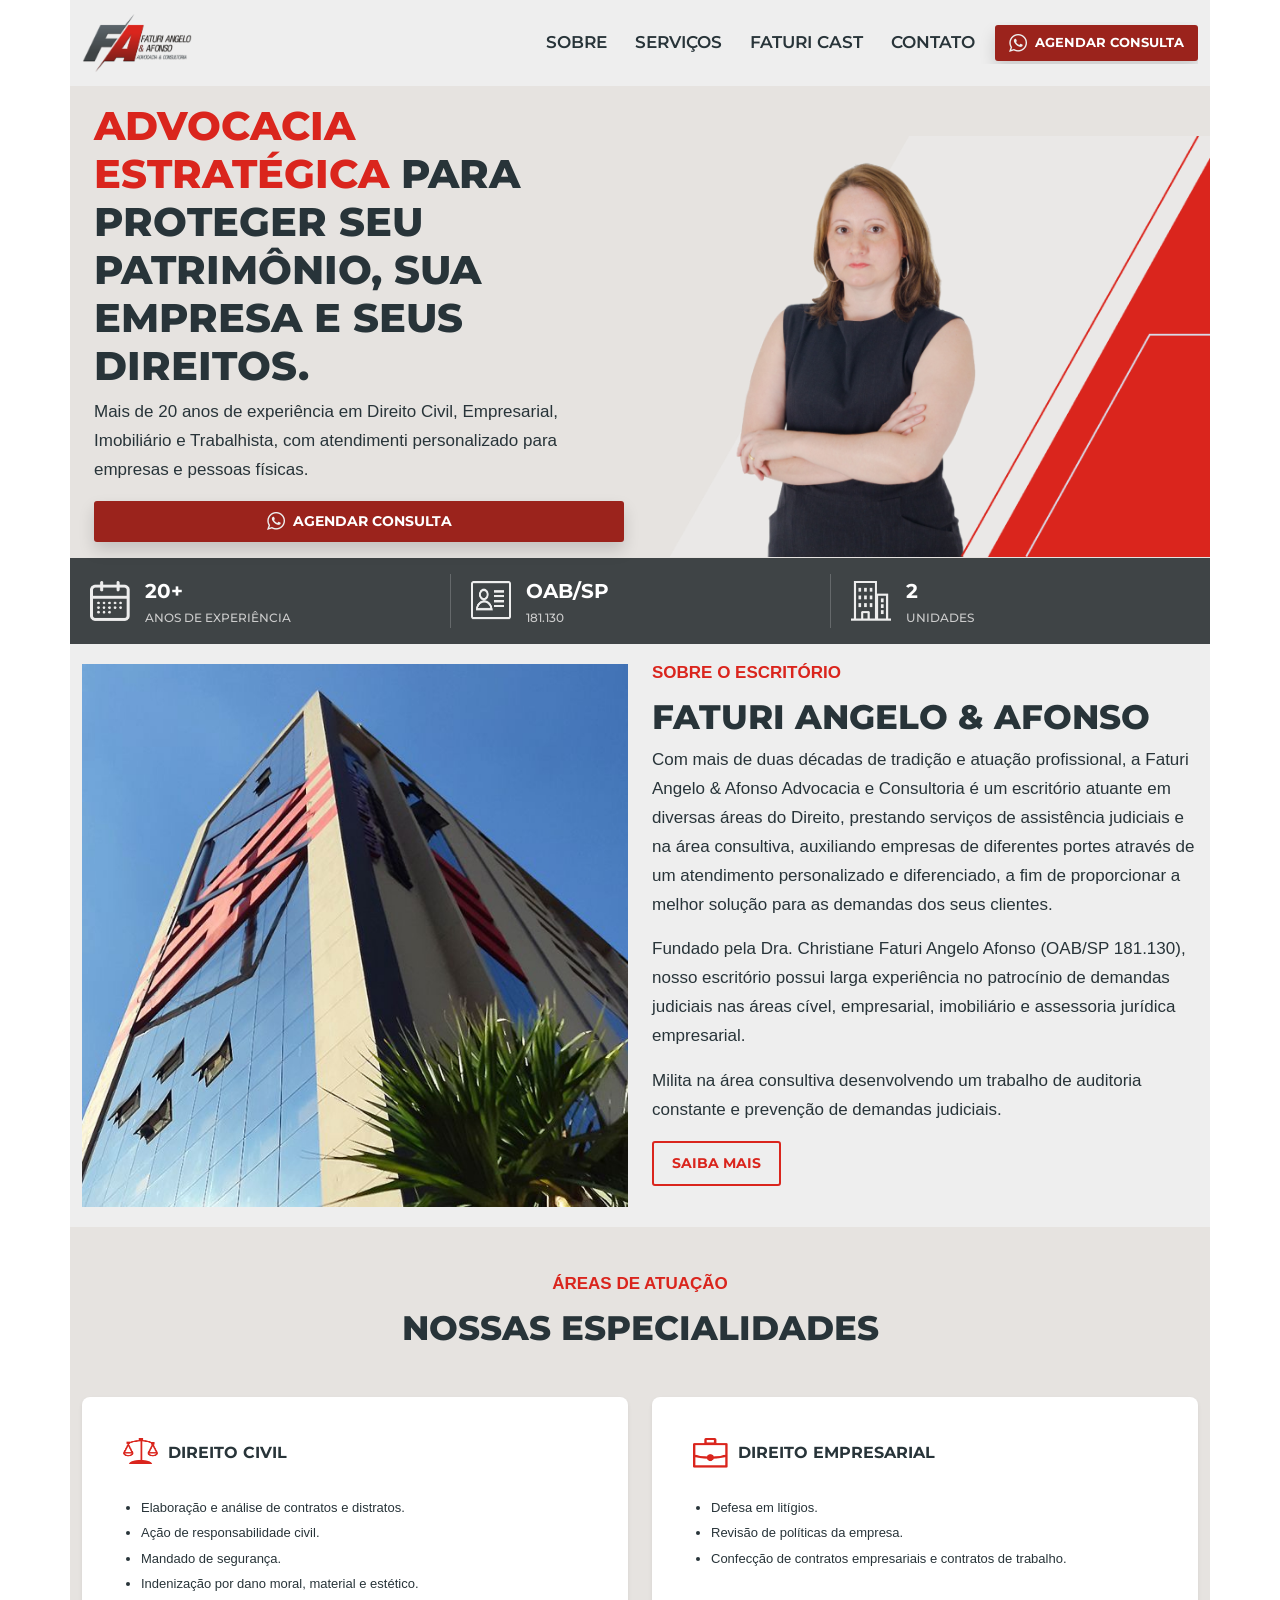
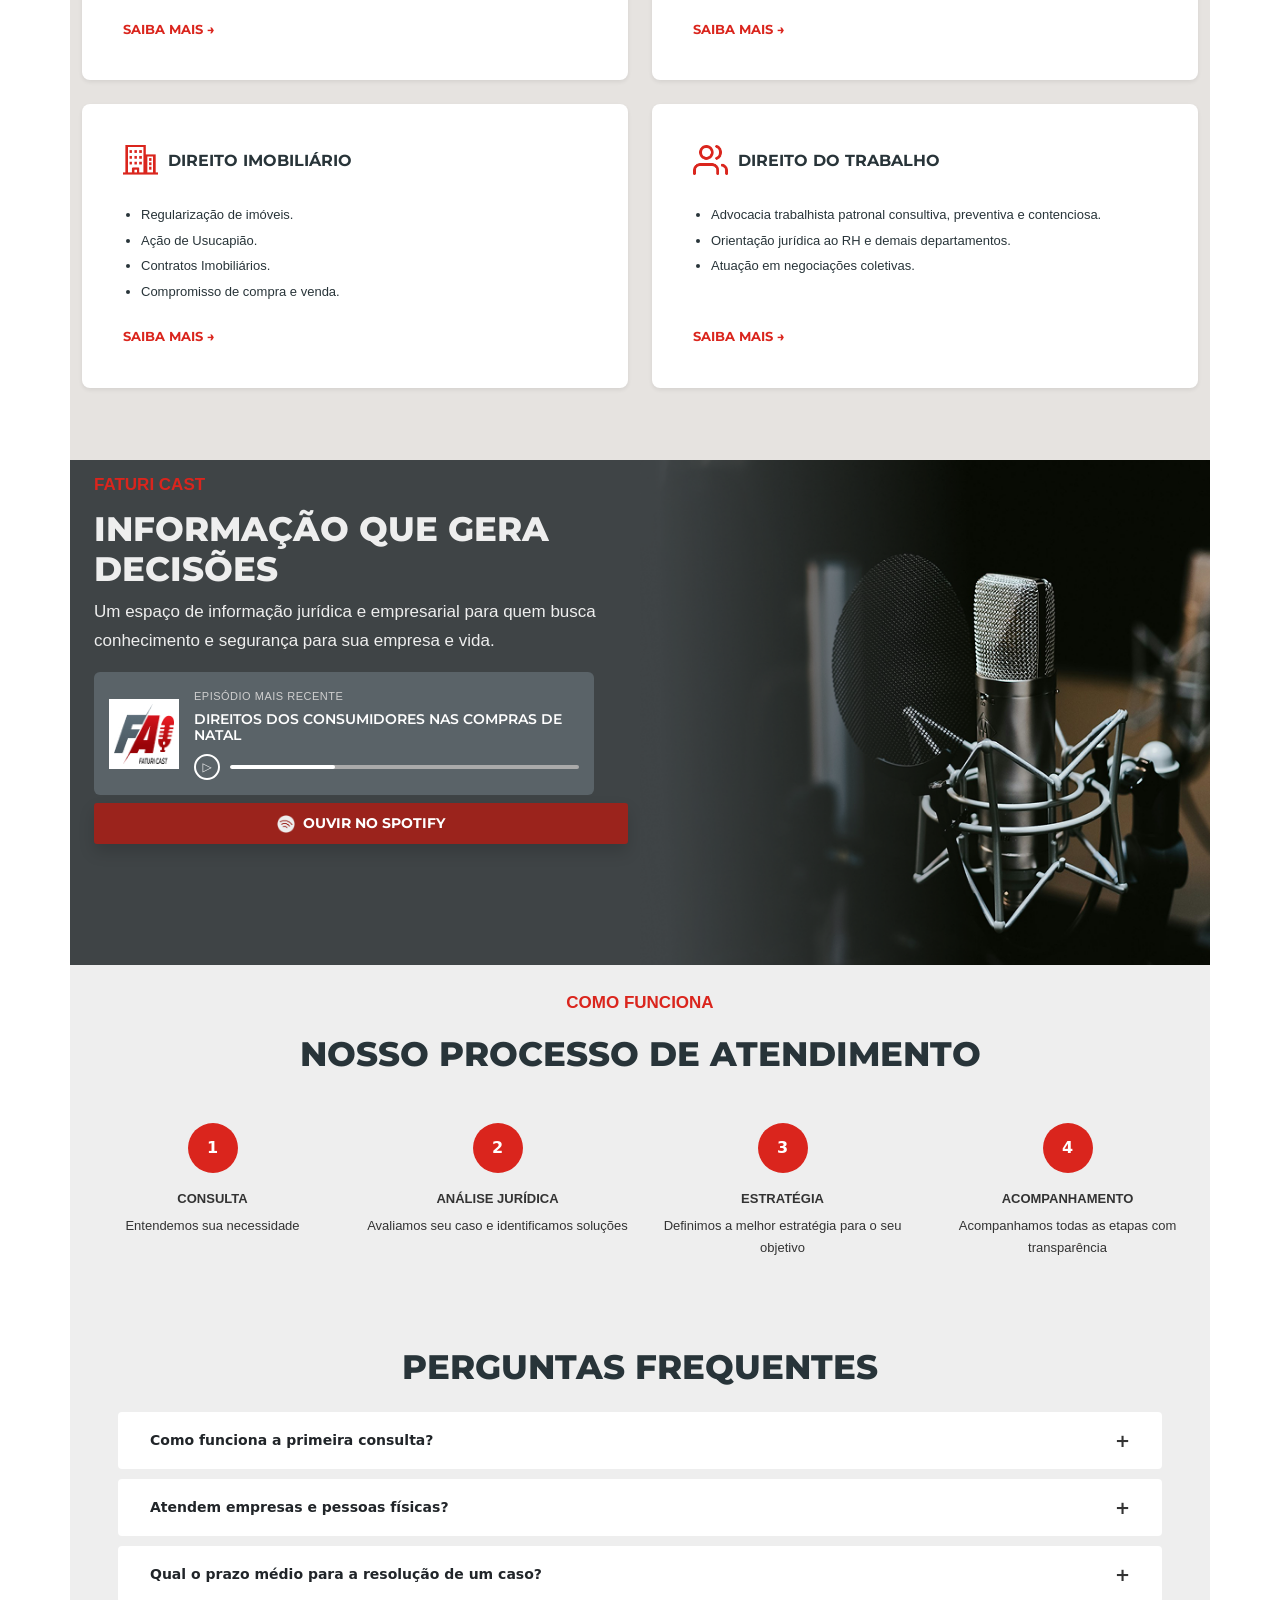
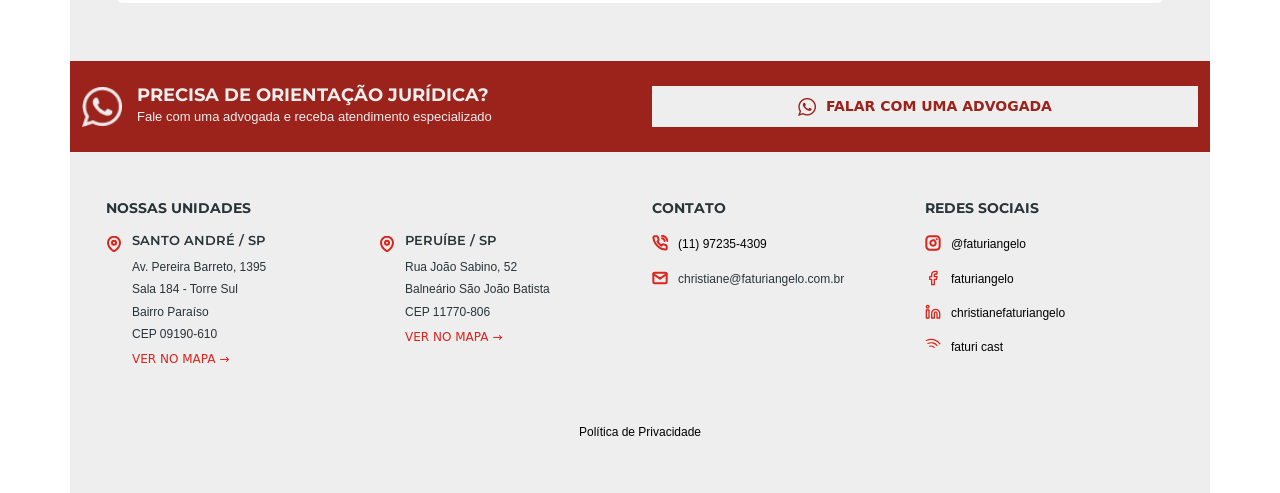
==== index.html @ 89c340c4 "Add files via upload" ====
<!DOCTYPE html>
<html lang="pt-br">

<head>
    <meta charset="UTF-8">
    <meta name="viewport" content="width=device-width, initial-scale=1.0">
    <title>Faturi Angelo & Afonso Advocacia | Advocacia Estratégica</title>

    <meta name="author" content="Christiane Faturi Angelo - Advocacia Estratégica">
    <meta name="keywords"
        content="advogada em Santo André, advocacia estratégica, direito civil, direito empresarial, direito imobiliário, direito trabalhista, advogada em Peruíbe, consultoria jurídica empresarial, proteção patrimonial, assessoria jurídica">
    <meta name="description"
        content="Advocacia estratégica com mais de 20 anos de experiência em Direito Civil, Empresarial, Imobiliário e Trabalhista. Atendimento personalizado para empresas e pessoas físicas em Santo André e Peruíbe.">
    <link rel="icon" type="image/x-icon" href="imagens/favicon.jpg">

    <!-- Latest compiled and minified CSS -->
    <link href="https://cdn.jsdelivr.net/npm/bootstrap@5.3.3/dist/css/bootstrap.min.css" rel="stylesheet">

    <!-- Latest compiled JavaScript -->
    <script src="https://cdn.jsdelivr.net/npm/bootstrap@5.3.3/dist/js/bootstrap.bundle.min.js" defer></script>

    <link rel="preconnect" href="https://fonts.googleapis.com">
    <link rel="preconnect" href="https://fonts.gstatic.com" crossorigin>
    <link href="https://fonts.googleapis.com/css2?family=Montserrat:ital,wght@0,100..900;1,100..900&display=swap"
        rel="stylesheet">

    <link rel="stylesheet" href="css/estilo.css">
</head>

<body>

    <main class="container">

        <!-- header -->
        <header class="row">
            <nav class="navbar navbar-expand-sm col-12">
                <div class="container">
                    <a class="navbar-brand" href="#sobre"><img class="w-25" src="imagens/matriz_png.png" alt="Logo"></a>
                    <button class="navbar-toggler" type="button" data-bs-toggle="collapse"
                        data-bs-target="#collapsibleNavbar">
                        <span class="navbar-toggler-icon"></span>
                    </button>
                    <div class="collapse navbar-collapse" id="collapsibleNavbar">
                        <ul class="navbar-nav ms-auto d-flex align-items-center">
                            <li class="nav-item">
                                <a class="nav-link" href="#sobre">SOBRE</a>
                            </li>
                            <li class="nav-item">
                                <a class="nav-link" href="#serviços">SERVIÇOS</a>
                            </li>
                            <li class="nav-item">
                                <a class="nav-link" href="#cast">FATURI CAST</a>
                            </li>
                            <li class="nav-item">
                                <a class="nav-link" href="#contato">CONTATO</a>
                            </li>
                            <li class="nav-item">
                                <a href="https://wa.me/5511972354309?text=Olá,%20gostaria%20de%20agendar%20uma%20consulta."
                                    class="btn_whats shadow" target="_blank" rel="noopener">
                                    <img class="whats" src="imagens/whats_icon.png" alt="Ícone do WhatsApp">
                                    AGENDAR CONSULTA
                                </a>
                            </li>
                        </ul>
                    </div>
                </div>
            </nav>
        </header>

        <!-- hero -->
        <section class="row py-0" id="hero">
            <div class="col-12 col-md-6 col-lg-7 col-xl-6 p-3 ps-4">
                <h1>
                    <span class="highlight">ADVOCACIA ESTRATÉGICA</span>
                    PARA PROTEGER SEU PATRIMÔNIO, SUA EMPRESA E SEUS DIREITOS.
                </h1>
                <P>Mais de 20 anos de experiência em Direito Civil, Empresarial, Imobiliário e Trabalhista, com
                    atendimenti personalizado para empresas e pessoas físicas.</P>
                <a href="https://wa.me/5511972354309?text=Olá,%20gostaria%20de%20agendar%20uma%20consulta."
                    class="btn_whats shadow" target="_blank" rel="noopener">
                    <img class="whats" src="imagens/whats_icon.png" alt="Ícone do WhatsApp">
                    AGENDAR CONSULTA
                </a>
            </div>
            <div class="col-12 col-md-6 col-lg-5 col-xl-6 p-0"><img class="advogada w-100 p-0 mb-0"
                    src="imagens/faturi.png" alt="Advogada"></div>
        </section>

        <!-- qualificações -->
        <div class="row py-3" id="destaque">
            <div class="col-12 col-md-4 destaque-item">
                <img class="img_dest" src="imagens/calendario.png" alt="Calendário">
                <div>
                    <p class="numero">20+</p>
                    <p class="label">ANOS DE EXPERIÊNCIA</p>
                </div>
            </div>

            <div class="col-12 col-md-4 destaque-item destaque-border">
                <img class="img_dest" src="imagens/oab.png" alt="OAB">
                <div>
                    <p class="numero">OAB/SP</p>
                    <p class="label">181.130</p>
                </div>
            </div>

            <div class="col-12 col-md-4 destaque-item destaque-border">
                <img class="img_dest" src="imagens/predio.png" alt="Prédio">
                <div>
                    <p class="numero">2</p>
                    <p class="label">UNIDADES</p>
                </div>
            </div>
        </div>

        <!-- sobre -->
        <section class="row " id="sobre">
            <div class="col-12 col-xl-6">
                <img class="w-100 img_sobre" src="imagens/escritorio.jpg" alt="Prédio">
            </div>
            <div class="col-12 col-xl-6">
                <p class="text_sobre"> <strong>SOBRE O ESCRITÓRIO</strong></p>
                <h2>FATURI ANGELO & AFONSO</h2>
                <p>Com mais de duas décadas de tradição e atuação profissional, a Faturi Angelo & Afonso Advocacia e
                    Consultoria é um escritório atuante em diversas áreas do Direito, prestando serviços de
                    assistência judiciais e na área consultiva, auxiliando empresas de diferentes portes através de
                    um atendimento personalizado e diferenciado, a fim de proporcionar a melhor solução para as
                    demandas dos seus clientes.</p>
                <p>Fundado pela Dra. Christiane Faturi Angelo Afonso (OAB/SP 181.130), nosso escritório possui larga
                    experiência no patrocínio de demandas judiciais nas áreas cível, empresarial, imobiliário e
                    assessoria jurídica empresarial.</p>
                <p>Milita na área consultiva desenvolvendo um trabalho de auditoria constante e prevenção de
                    demandas judiciais.</p>
                <a href="https://wa.me/5511972354309?text=Olá,%20gostaria%20de%20agendar%20uma%20consulta."
                    class="btn_sobre" target="_blank" rel="noopener">
                    SAIBA MAIS
                </a>
            </div>
        </section>

        <!-- serviços -->
        <section class="row py-5" id="serviços">

            <p class="col-12 text-center text_serv">
                <strong>ÁREAS DE ATUAÇÃO</strong>
            </p>

            <h2 class="col-12 text-center mb-5">
                NOSSAS ESPECIALIDADES
            </h2>

            <!-- CARD 1 -->
            <div class="col-lg-6 col-md-6 col-12 mb-4">
                <div class="card shadow-sm h-100">
                    <div class="card-body">

                        <div class="card-header-custom">
                            <img src="imagens/civil.png" alt="Civil">
                            <h3 class="tit_serv">DIREITO CIVIL</h3>
                        </div>

                        <ul>
                            <li>Elaboração e análise de contratos e distratos.</li>
                            <li>Ação de responsabilidade civil.</li>
                            <li>Mandado de segurança.</li>
                            <li>Indenização por dano moral, material e estético.</li>
                        </ul>

                        <a href="#" class="btn_modal" data-bs-toggle="modal" data-bs-target="#civil">
                            SAIBA MAIS →
                        </a>

                    </div>
                </div>
            </div>

            <!-- CARD 2 -->
            <div class="col-lg-6 col-md-6 col-12 mb-4">
                <div class="card shadow-sm h-100">
                    <div class="card-body">

                        <div class="card-header-custom">
                            <img src="imagens/empresarial.png" alt="Empresa">
                            <h3 class="tit_serv">DIREITO EMPRESARIAL</h3>
                        </div>

                        <ul>
                            <li>Defesa em litígios.</li>
                            <li>Revisão de políticas da empresa.</li>
                            <li>Confecção de contratos empresariais e contratos de trabalho.</li>
                        </ul>

                        <a href="#" class="btn_modal" data-bs-toggle="modal" data-bs-target="#empresarial">
                            SAIBA MAIS →
                        </a>

                    </div>
                </div>
            </div>

            <!-- CARD 3 -->
            <div class="col-lg-6 col-md-6 col-12 mb-4">
                <div class="card shadow-sm h-100">
                    <div class="card-body">

                        <div class="card-header-custom">
                            <img src="imagens/imobiliario.png" alt="Imóvel">
                            <h3 class="tit_serv">DIREITO IMOBILIÁRIO</h3>
                        </div>

                        <ul>
                            <li>Regularização de imóveis.</li>
                            <li>Ação de Usucapião.</li>
                            <li>Contratos Imobiliários.</li>
                            <li>Compromisso de compra e venda.</li>
                        </ul>

                        <a href="#" class="btn_modal" data-bs-toggle="modal" data-bs-target="#imobiliario">
                            SAIBA MAIS →
                        </a>

                    </div>
                </div>
            </div>

            <!-- CARD 4 -->
            <div class="col-lg-6 col-md-6 col-12 mb-4">
                <div class="card shadow-sm h-100">
                    <div class="card-body">

                        <div class="card-header-custom">
                            <img src="imagens/trabalho.png" alt="Trabalho">
                            <h3 class="tit_serv">DIREITO DO TRABALHO</h3>
                        </div>

                        <ul>
                            <li>Advocacia trabalhista patronal consultiva, preventiva e contenciosa.</li>
                            <li>Orientação jurídica ao RH e demais departamentos.</li>
                            <li>Atuação em negociações coletivas.</li>
                        </ul>

                        <a href="#" class="btn_modal" data-bs-toggle="modal" data-bs-target="#trabalho">
                            SAIBA MAIS →
                        </a>

                    </div>
                </div>
            </div>

        </section>

        <!-- podcast -->
        <section class="row p-0 pb-0" id="cast">
            <div class="col-12 col-lg-6 ps-4 pt-3">
                <p class="dest_cast"> <strong>FATURI CAST</strong> </p>
                <h2 class="tit_cast">INFORMAÇÃO QUE GERA DECISÕES</h2>
                <p class="text_cast">Um espaço de informação jurídica e empresarial para quem busca conhecimento e
                    segurança para sua
                    empresa e vida.</p>
                <!-- play spotify -->

                <div class="spotify-player mb-2">

                    <img src="imagens/logo_cast.jpg" alt="Logo" class="cover">

                    <div class="player-content">
                        <p class="episode">EPISÓDIO MAIS RECENTE</p>
                        <h3 class="title">DIREITOS DOS CONSUMIDORES NAS COMPRAS DE NATAL</h3>

                        <div class="player-controls">
                            <div class="play_btn">▷</div>
                            <div class="progress-bar">
                                <div class="progress"></div>
                            </div>
                        </div>
                    </div>

                </div>

                <a href="https://open.spotify.com/show/7b5O5M1UmKPEbxe3rOFj9e?si=ZJNVJ87nRWyK-v6PWvCPyg"
                    class="mb-2 btn_whats shadow btn_spotify" target="_blank" rel="noopener">
                    <img class="whats" src="imagens/spotify.png" alt="Ícone do Spotify">
                    OUVIR NO SPOTIFY
                </a>
            </div>
            <div class="col-6 col-lg-6 p-0"><img class="microfone w-100 m-0 p-0" src="imagens/cast.png" alt="Microfone">
            </div>
        </section>

        <!-- processo -->

        <section class="row py-4 text-center" id="processo">

            <p class="subtitulo">COMO FUNCIONA</p>
            <h2 class="mb-5">NOSSO PROCESSO DE ATENDIMENTO</h2>

            <div class="col-12 col-md-3 processo-item">
                <div class="num_proc">1</div>
                <p class="dest_proc">CONSULTA</p>
                <p>Entendemos sua necessidade</p>
            </div>

            <div class="col-12 col-md-3 processo-item">
                <div class="num_proc">2</div>
                <p class="dest_proc">ANÁLISE JURÍDICA</p>
                <p>Avaliamos seu caso e identificamos soluções</p>
            </div>

            <div class="col-12 col-md-3 processo-item">
                <div class="num_proc">3</div>
                <p class="dest_proc">ESTRATÉGIA</p>
                <p>Definimos a melhor estratégia para o seu objetivo</p>
            </div>

            <div class="col-12 col-md-3 processo-item">
                <div class="num_proc">4</div>
                <p class="dest_proc">ACOMPANHAMENTO</p>
                <p>Acompanhamos todas as etapas com transparência</p>
            </div>

        </section>

        <!-- FAQ -->

        <section class="row p-5" id="faq">
            <h2 class="col-12 text-center mb-4">PERGUNTAS FREQUENTES</h2>

            <div class="faq-item col-12">
                <div class="faq-question">
                    Como funciona a primeira consulta?
                    <span class="icon">+</span>
                </div>
                <div class="faq-answer">
                    <p>Na primeira consulta, entendemos detalhadamente o seu caso, analisamos a situação jurídica e
                        apresentamos as melhores possibilidades de atuação. É um momento estratégico para esclarecer
                        dúvidas, alinhar expectativas e definir os próximos passos com segurança.</p>
                </div>
            </div>

            <div class="faq-item col-12">
                <div class="faq-question">
                    Atendem empresas e pessoas físicas?
                    <span class="icon">+</span>
                </div>
                <div class="faq-answer">
                    <p>Sim. Atendemos tanto empresas quanto pessoas físicas, oferecendo soluções personalizadas de
                        acordo com cada necessidade. Nossa atuação é focada em prevenção de riscos e defesa dos
                        interesses do cliente de forma estratégica.</p>
                </div>
            </div>

            <div class="faq-item col-12">
                <div class="faq-question">
                    Qual o prazo médio para a resolução de um caso?
                    <span class="icon">+</span>
                </div>
                <div class="faq-answer">
                    <p>O prazo pode variar de acordo com a complexidade do caso e os trâmites legais envolvidos. No
                        entanto, nosso compromisso é atuar com agilidade, transparência e estratégia para buscar a
                        melhor solução no menor tempo possível, mantendo você sempre informado sobre cada etapa.</p>
                </div>
            </div>

        </section>

        <!-- CTA -->
        <section class="row py-4 align-items-center" id="contato">

            <div class="col-12 col-lg-6 text-center text-lg-start mb-3 mb-lg-0">
                <div class="contato-info">
                    <img src="imagens/whats_icon.png" alt="ìcone WhatsApp" class="icon">

                    <div>
                        <h3 class="text_cta">PRECISA DE ORIENTAÇÃO JURÍDICA?</h3>
                        <p class="text_cta">Fale com uma advogada e receba atendimento especializado</p>
                    </div>
                </div>
            </div>

            <div class="col-12 col-lg-6  text-center text-lg-end">
                <a href="https://wa.me/5511972354309?text=Olá,%20gostaria%20de%20agendar%20uma%20consulta."
                    class="btn-contato" target="_blank" rel="noopener">
                    <img src="imagens/whats_verm.png" alt="Ícone WhatsApp">
                    FALAR COM UMA ADVOGADA
                </a>
            </div>

        </section>

        <!-- footer -->
        <footer id="footer" class="container-fluid py-5">
            <div class="container">
                <div class="row">

                    <!-- UNIDADES -->
                    <div class="col-12 col-lg-6 mb-4">
                        <h3 class="titulo-footer">NOSSAS UNIDADES</h3>

                        <div class="row mt-3">

                            <div class="col-md-6 col-12 mb-3">
                                <div class="item-footer">
                                    <img src="imagens/map-pin.svg" alt="">
                                    <div>
                                        <h4>SANTO ANDRÉ / SP</h4>
                                        <p>Av. Pereira Barreto, 1395</p>
                                        <p>Sala 184 - Torre Sul</p>
                                        <p>Bairro Paraíso</p>
                                        <p>CEP 09190-610</p>
                                        <a href="https://share.google/KKqubVddwSYJm6c62">VER NO MAPA →</a>
                                    </div>
                                </div>
                            </div>

                            <div class="col-md-6 col-12">
                                <div class="item-footer">
                                    <img src="imagens/map-pin.svg" alt="">
                                    <div>
                                        <h4>PERUÍBE / SP</h4>
                                        <p>Rua João Sabino, 52</p>
                                        <p>Balneário São João Batista</p>
                                        <p>CEP 11770-806</p>
                                        <a href="https://share.google/K3ht5WJfAzQ2R9xfg">VER NO MAPA →</a>
                                    </div>
                                </div>
                            </div>

                        </div>
                    </div>

                    <!-- CONTATO -->
                    <div class="col-md-6 col-lg-3 col-12 mb-4">
                        <h3 class="titulo-footer">CONTATO</h3>

                        <div class="item-footer">
                            <img src="imagens/phone-call.svg" alt="">
                            <p><a class="link_footer" href="https://wa.me/5511972354309">(11) 97235-4309</a></p>
                        </div>

                        <div class="item-footer">
                            <img src="imagens/mail.svg" alt="">
                            <p>christiane@faturiangelo.com.br</p>
                        </div>
                    </div>

                    <!-- REDES -->
                    <div class="col-md-6 col-lg-3 col-12">
                        <h3 class="titulo-footer">REDES SOCIAIS</h3>

                        <div class="item-footer">
                            <img src="imagens/instagram.svg" alt="Instagram">
                            <p><a class="link_footer"
                                    href="https://www.instagram.com/faturiangelo?igsh=a3RneXBjbXV1eW8x">@faturiangelo</a>
                            </p>
                        </div>

                        <div class="item-footer">
                            <img src="imagens/facebook.svg" alt="Facebook">
                            <p><a class="link_footer"
                                    href="https://www.facebook.com/faturiangelo?locale=pt_BR">faturiangelo</a></p>
                        </div>

                        <div class="item-footer">
                            <img src="imagens/linkedin.svg" alt="linkedin">
                            <p><a class="link_footer"
                                    href="https://www.linkedin.com/in/christianefaturiangelo/">christianefaturiangelo</a>
                            </p>
                        </div>

                        <div class="item-footer">
                            <img src="imagens/spotify_footer.svg" alt="Spotify">
                            <p><a class="link_footer"
                                    href="https://open.spotify.com/show/7b5O5M1UmKPEbxe3rOFj9e?si=ZJNVJ87nRWyK-v6PWvCPyg">faturi
                                    cast</a></p>
                        </div>
                    </div>

                </div>
            </div>
            <div class="row politica justify-content-center">
                <p class="col-12 text-center">
                    <a class="link_footer" href="politica.html">Política de Privacidade</a>
                </p>
            </div>
        </footer>

        <!-- AREA DOS MODAIS -->

        <!-- Primeiro Modal -->

        <!-- The Modal -->
        <div class="modal" id="civil">
            <div class="modal-dialog">
                <div class="modal-content">

                    <!-- Modal Header -->
                    <div class="modal-header">
                        <h4 class="modal-title">Direito Civil</h4>
                        <button type="button" class="btn-close" data-bs-dismiss="modal"></button>
                    </div>

                    <!-- Modal body -->
                    <div class="modal-body">
                        <ul>
                            <li>Ações de cobrança, ações de execução e ações monítorias.</li>
                            <li>Execução de títulos judiciais e extrajudiciais.</li>
                            <li>Análise e revisãode contratos bancários.</li>
                            <li>Ação de busca e apreensão de bens e veículos.</li>
                        </ul>
                    </div>

                    <!-- Modal footer -->
                    <div class="modal-footer">
                        <button type="button" class="btn_modal" data-bs-dismiss="modal">Fechar</button>
                    </div>

                </div>
            </div>
        </div>

        <!-- segundo modal -->

        <!-- The Modal -->
        <div class="modal" id="empresarial">
            <div class="modal-dialog">
                <div class="modal-content">

                    <!-- Modal Header -->
                    <div class="modal-header">
                        <h4 class="modal-title">Direito Empresarial</h4>
                        <button type="button" class="btn-close" data-bs-dismiss="modal"></button>
                    </div>

                    <!-- Modal body -->
                    <div class="modal-body">
                        <ul>
                            <li>Auditoria para prevenção de futuras demandas judiciais.</li>
                            <li>Compliance trabalhista e adequação às normas e procedimentos vigentes.</li>
                        </ul>
                    </div>

                    <!-- Modal footer -->
                    <div class="modal-footer">
                        <button type="button" class="btn_modal" data-bs-dismiss="modal">Fechar</button>
                    </div>

                </div>
            </div>
        </div>

        <!-- terceiro modal -->

        <!-- The Modal -->
        <div class="modal" id="imobiliario">
            <div class="modal-dialog">
                <div class="modal-content">

                    <!-- Modal Header -->
                    <div class="modal-header">
                        <h4 class="modal-title">Direito Imobiliário</h4>
                        <button type="button" class="btn-close" data-bs-dismiss="modal"></button>
                    </div>

                    <!-- Modal body -->
                    <div class="modal-body">
                        <ul>
                            <li>
                                Análise de documentos para financiamento imobiliário.
                            </li>
                        </ul>
                    </div>

                    <!-- Modal footer -->
                    <div class="modal-footer">
                        <button type="button" class="btn_modal" data-bs-dismiss="modal">Fechar</button>
                    </div>

                </div>
            </div>
        </div>

        <!-- quarto modal -->

        <!-- The Modal -->
        <div class="modal" id="trabalho">
            <div class="modal-dialog">
                <div class="modal-content">

                    <!-- Modal Header -->
                    <div class="modal-header">
                        <h4 class="modal-title">Direito do Trabalho</h4>
                        <button type="button" class="btn-close" data-bs-dismiss="modal"></button>
                    </div>

                    <!-- Modal body -->
                    <div class="modal-body">
                        <ul>
                            <li>Elaboração e análise de documentação trabalhista.</li>
                            <li>Administração de passivo trabalhista.</li>
                            <li>Gerenciamento de contingências trabalhistas.</li>
                            <li>Auditoria de práticas trabalhistas.</li>
                        </ul>
                    </div>

                    <!-- Modal footer -->
                    <div class="modal-footer">
                        <button type="button" class="btn_modal" data-bs-dismiss="modal">Fechar</button>
                    </div>

                </div>
            </div>
        </div>

        <!-- accordion -->
        <script>
            document.querySelectorAll(".faq-question").forEach(item => {
                item.addEventListener("click", () => {
                    const parent = item.parentElement;

                    parent.classList.toggle("active");
                });
            });
        </script>

    </main>

</body>

</html>
---- css/estilo.css ----
main {
    background-color: #eeeeee;
}

h1,
h2,
h3,
h4 {
    font-family: "Montserrat", sans-serif;
    font-weight: 800;
    line-height: 1.2;
    color: #283439;
}

p {
    font-family: Arial, Helvetica, sans-serif;
    color: #283439;
}

/* header */

nav {
    background-color: #eeeeee;
}

.nav-link {
    color: #283439;
    font-family: "Montserrat", sans-serif;
    font-weight: 600;
}

.nav-link:hover {
    color: #DA251D;
    text-decoration: underline;
}

.navbar-brand {
    max-width: 350px;
}

.btn_whats {
    background-color: #9B231C;
    color: #ffffff;
    font-family: "Montserrat", sans-serif;
    font-weight: 700;
    font-size: 14px;
    display: inline-flex;
    align-items: center;
    gap: 8px;
    padding: 10px 18px;
    border-radius: 3px;
    text-decoration: none;
    transition: all 0.3s ease;
}

.btn_whats img {
    width: 18px;
    height: 18px;
}

.btn_whats:hover {
    background-color: #DA251D;
    color: #eeeeee;
}

/* hero */

.highlight {
    color: #DA251D;
}

#hero {
    background-color: #E6E3E0;
}

/* destaque */

#destaque {
    background-color: #3F4446;
    padding: 20px 0;
}

.destaque-item {
    display: flex;
    align-items: center;
    gap: 15px;
    padding: 0 20px;
    /* dá respiro lateral */
}

.destaque-border {
    border-left: 1px solid rgba(255, 255, 255, 0.2);
}

.img_dest {
    width: 40px;
    height: 40px;
}

.numero {
    color: #ffffff;
    font-family: "Montserrat", sans-serif;
    font-weight: 700;
    font-size: 20px;
    margin: 0;
}

.label {
    color: #cccccc;
    font-family: "Montserrat", sans-serif;
    font-weight: 500;
    font-size: 12px;
    margin: 0;
}

/* sobre */

#sobre {
    background-color: #eeeeee;
}

.text_sobre {
    color: #DA251D;
    line-height: 1;
}

.btn_sobre {
    background-color: #eeeeee;
    color: #DA251D;
    font-family: "Montserrat", sans-serif;
    font-weight: 700;
    font-size: 14px;
    display: inline-flex;
    align-items: center;
    gap: 8px;
    padding: 10px 18px;
    border: solid 2px #DA251D;
    border-radius: 3px;
    text-decoration: none;
    transition: all 0.3s ease;
}

.btn_sobre:hover {
    background-color: #DA251D;
    color: #eeeeee;
}

/* servicos */
#serviços {
    background-color: #E6E3E0;
    padding: 60px 0;
}

.card-header-custom {
    display: flex;
    align-items: center;
    gap: 10px;
    margin-bottom: 15px;
}

.card-header-custom img {
    width: 30px;
    height: 30px;
}

.text_serv {
    color: #DA251D;
    line-height: 1;

}

#serviços h2 {
    font-family: "Montserrat", sans-serif;
    font-weight: 800;
    color: #283439;
    margin-bottom: 40px;
}

.card {
    border: none;
    border-radius: 8px;
    padding: 25px;
    height: 100%;
    transition: all 0.3s ease;
}

.card:hover {
    transform: translateY(-6px);
}

.card-body {
    display: flex;
    flex-direction: column;
    height: 100%;
}

.tit_serv {
    font-family: "Montserrat", sans-serif;
    font-size: 16px;
    font-weight: 700;
    color: #283439;
    margin-bottom: 15px;
}

.card-body img {
    width: 35px;
    margin-bottom: 15px;
}

.card-body ul {
    padding-left: 18px;
    margin-bottom: 20px;
}

.card-body ul li {
    font-family: Arial, Helvetica, sans-serif;
    font-size: 13px;
    color: #283439;
    margin-bottom: 6px;
}

.btn_modal {
    margin-top: auto;
    font-family: "Montserrat", sans-serif;
    font-size: 13px;
    font-weight: 700;
    color: #DA251D;
    text-decoration: none;
    padding: 0;
    border: none;
    background: none;
}

.btn_modal:hover {
    color: #9B231C;
    transform: translateX(3px);
}

/* modal */

.modal-header,
.modal-footer {
    background-color: #E6E3E0;
}

.modal-body {
    background-color: #eeeeee;
    font-family: Arial, Helvetica, sans-serif;
    color: #283439;
}

/* podcast */

#cast {
    background-color: #3F4446;
}

.dest_cast {
    color: #DA251D;
    line-height: 1;
}

.tit_cast {
    color: #eeeeee;
}

.text_cast {
    color: #eeeeee;
}


.spotify-player {
    display: flex;
    align-items: center;
    gap: 15px;
    background: #5a6368;
    padding: 15px;
    border-radius: 6px;
    max-width: 500px;
}


.spotify-player .cover {
    width: 70px;
    height: 70px;
    object-fit: cover;
    background: #fff;
    padding: 5px;
}


.player-content {
    flex: 1;
}

.episode {
    font-size: 11px;
    color: #cfcfcf;
    margin: 0;
    letter-spacing: 0.5px;
}

.title {
    font-size: 14px;
    color: #fff;
    margin: 5px 0 10px;
    font-weight: 600;
}

.player-controls {
    display: flex;
    align-items: center;
    gap: 10px;
}


.play_btn {
    width: 26px;
    height: 26px;
    border-radius: 50%;
    border: 2px solid #fff;
    display: flex;
    align-items: center;
    justify-content: center;
    color: #eeeeee;
    font-size: 12px;
    cursor: pointer;
}

.progress-bar {
    flex: 1;
    height: 4px;
    background: #aaa;
    border-radius: 5px;
    overflow: hidden;
}

.progress {
    width: 30%;
    height: 100%;
    background: #fff;
}

/* processo */

#processo {
    background-color: #eeeeee;
}

.subtitulo {
    color: #DA251D;
    font-weight: bold;
}

.processo-item {
    align-items: center;
}

.num_proc {
    width: 50px;
    height: 50px;
    background: #DA251D;
    color: #fff;

    display: flex;
    align-items: center;
    justify-content: center;

    border-radius: 50%;
    font-weight: bold;
    margin: 0 auto 15px;
}

.dest_proc{
    color: #DA251D;
    font-size: 14px;
    margin-bottom: 5px;
    text-align: center;
    font-weight: bold;
}

.processo-item p {
    font-size: 13px;
    color: #333;
    text-align: center;
}

/* faq */

#faq {
    background: #eeeeee;
}

.faq-item {
    background: #fff;
    margin-bottom: 10px;
    border-radius: 4px;
    overflow: hidden;
}

.faq-question {
    padding: 15px 20px;
    font-weight: 600;
    cursor: pointer;

    display: flex;
    justify-content: space-between;
    align-items: center;

    font-size: 14px;
}

.faq-question .icon {
    font-size: 18px;
    color: #333;
}

.faq-answer {
    max-height: 0;
    overflow: hidden;
    transition: 0.3s ease;

    padding: 0 20px;
    font-size: 13px;
    color: #555;
}

.faq-item.active .faq-answer {
    max-height: 300px;
    padding: 15px 20px;
}

.faq-item.active .icon {
    transform: rotate(45deg);
}

/* contato */

#contato {
    background: #9B231C;
    color: #eeeeee;
}

.text_cta {
    color: #eeeeee;
}

.contato-info {
    display: flex;
    align-items: center;
    gap: 15px;
}

.contato-info .icon {
    width: 40px;
}

#contato h3 {
    font-size: 18px;
    font-weight: bold;
    margin: 0;
}

#contato p {
    margin: 0;
    font-size: 13px;
}

.btn-contato {
    display: inline-flex;
    align-items: center;
    gap: 10px;
    background: #eee;
    color: #9B231C;
    padding: 12px 20px;
    font-weight: 600;
    text-decoration: none;
    transition: 0.3s;
}

.btn-contato img {
    width: 18px;
}

/* footer */
.link_footer {
    color: #000 !important;
    font-family: Arial, sans-serif !important;
    text-decoration: none !important;
    font-size: inherit;
    transition: 0.3s;
}

.link_footer:hover {
    color: #555 !important;
    text-decoration: underline !important;
}

#footer {
    background: #eeeeee;
    color: #283439;
}

.titulo-footer {
    font-size: 14px;
    font-weight: 700;
    margin-bottom: 15px;
}

#footer h4 {
    font-size: 13px;
    font-weight: 600;
    margin-bottom: 8px;
}

#footer p {
    font-size: 12px;
    margin: 2px 0;
}

#footer a {
    color: #DA251D;
    font-size: 12px;
    text-decoration: none;
}

#footer a:hover {
    text-decoration: underline;
}

.item-footer {
    display: flex;
    align-items: flex-start;
    gap: 10px;
    margin-bottom: 10px;
}

.item-footer img {
    width: 16px;
    margin-top: 3px;
}

.politica{
    align-items: center;
}


/* responsivo */

@media (min-width: 320px) {

    h1 {
        font-size: 22px;
        line-height: 1.3;
    }

    h2 {
        font-size: 20px;
    }

    p {
        font-size: 14px;
    }

    .navbar-brand img {
        width: 120px !important;
    }

    .btn_whats,
    .btn-contato {
        width: 100%;
        padding: 10px;
        font-size: 14px;
        justify-content: center;
    }


    .img_sobre {
        margin-top: 20px;
        margin-bottom: 20px;
    }

    .btn_sobre {
        margin-bottom: 20px;
    }

    #cast .col-6:last-child {
        display: none;
    }
}

@media (min-width: 576px) {
    #hero h1 {
        font-size: 28px;
        line-height: 1.2;
    }

    #hero p {
        font-size: 14px;
    }

    #hero .btn_whats {
        padding: 10px 18px;
        font-size: 14px;
    }

    .navbar .container {
        padding-left: 12px;
        padding-right: 12px;
    }

    .navbar-collapse {
        max-height: 80vh;
        overflow-y: auto;
    }

    .navbar-nav {
        flex-direction: row;
        flex-wrap: wrap;
        justify-content: flex-end;
        gap: 12px;
    }

    .navbar-nav .nav-item {
        white-space: nowrap;
    }

    .navbar-nav .btn_whats {
        padding: 8px 14px;
        font-size: 13px;
        display: inline-flex;
        align-items: center;
    }

    .whats {
        width: 18px;
    }

    .navbar-brand img {
        width: 110px !important;
        height: auto;
    }
}

@media (min-width: 768px) {
    p {
        font-size: 16px;
        line-height: 1.6;
    }

    h1 {
        font-size: 32px;
        line-height: 1.2;
    }

    h2 {
        font-size: 28px;
    }

    .nav-link {
        font-size: 16px;
    }

    #hero {
        padding: 0;
        margin-bottom: 0;
    }

    .advogada {
        margin-top: 120px;
    }

    #sobre img {
        width: 75%;
        max-width: 400px;
        margin: 0 auto;
        display: block;
        padding-top: 20px;
        padding-bottom: 20px;
    }
}

@media (min-width: 992px) {

    p {
        font-size: 17px;
        line-height: 1.7;
    }

    h1 {
        font-size: 40px;
        line-height: 1.2;
    }

    h2 {
        font-size: 34px;
    }

    .nav-link {
        font-size: 17px;
    }

    .advogada {
        margin-top: 0px;
    }

    #cast .col-6:last-child {
        display: block;
    }

    .microfone {
        margin-bottom: 0;
        padding-bottom: 0;
        width: 100%;
    }
}

@media (min-width: 1080px) {
    #hero h1 {
        font-size: 40px;
        line-height: 1.2;
    }

    #hero p {
        font-size: 17px;
    }

    .advogada {
        margin-top: 180px;
    }

}

@media (min-width: 1200px) {
    .advogada {
        margin-top: 50px;
    }

    .text_sobre {
        margin-top: 20px;
    }

    .img_sobre {
        width: 100%;
        max-width: 600px !important;
    }
}
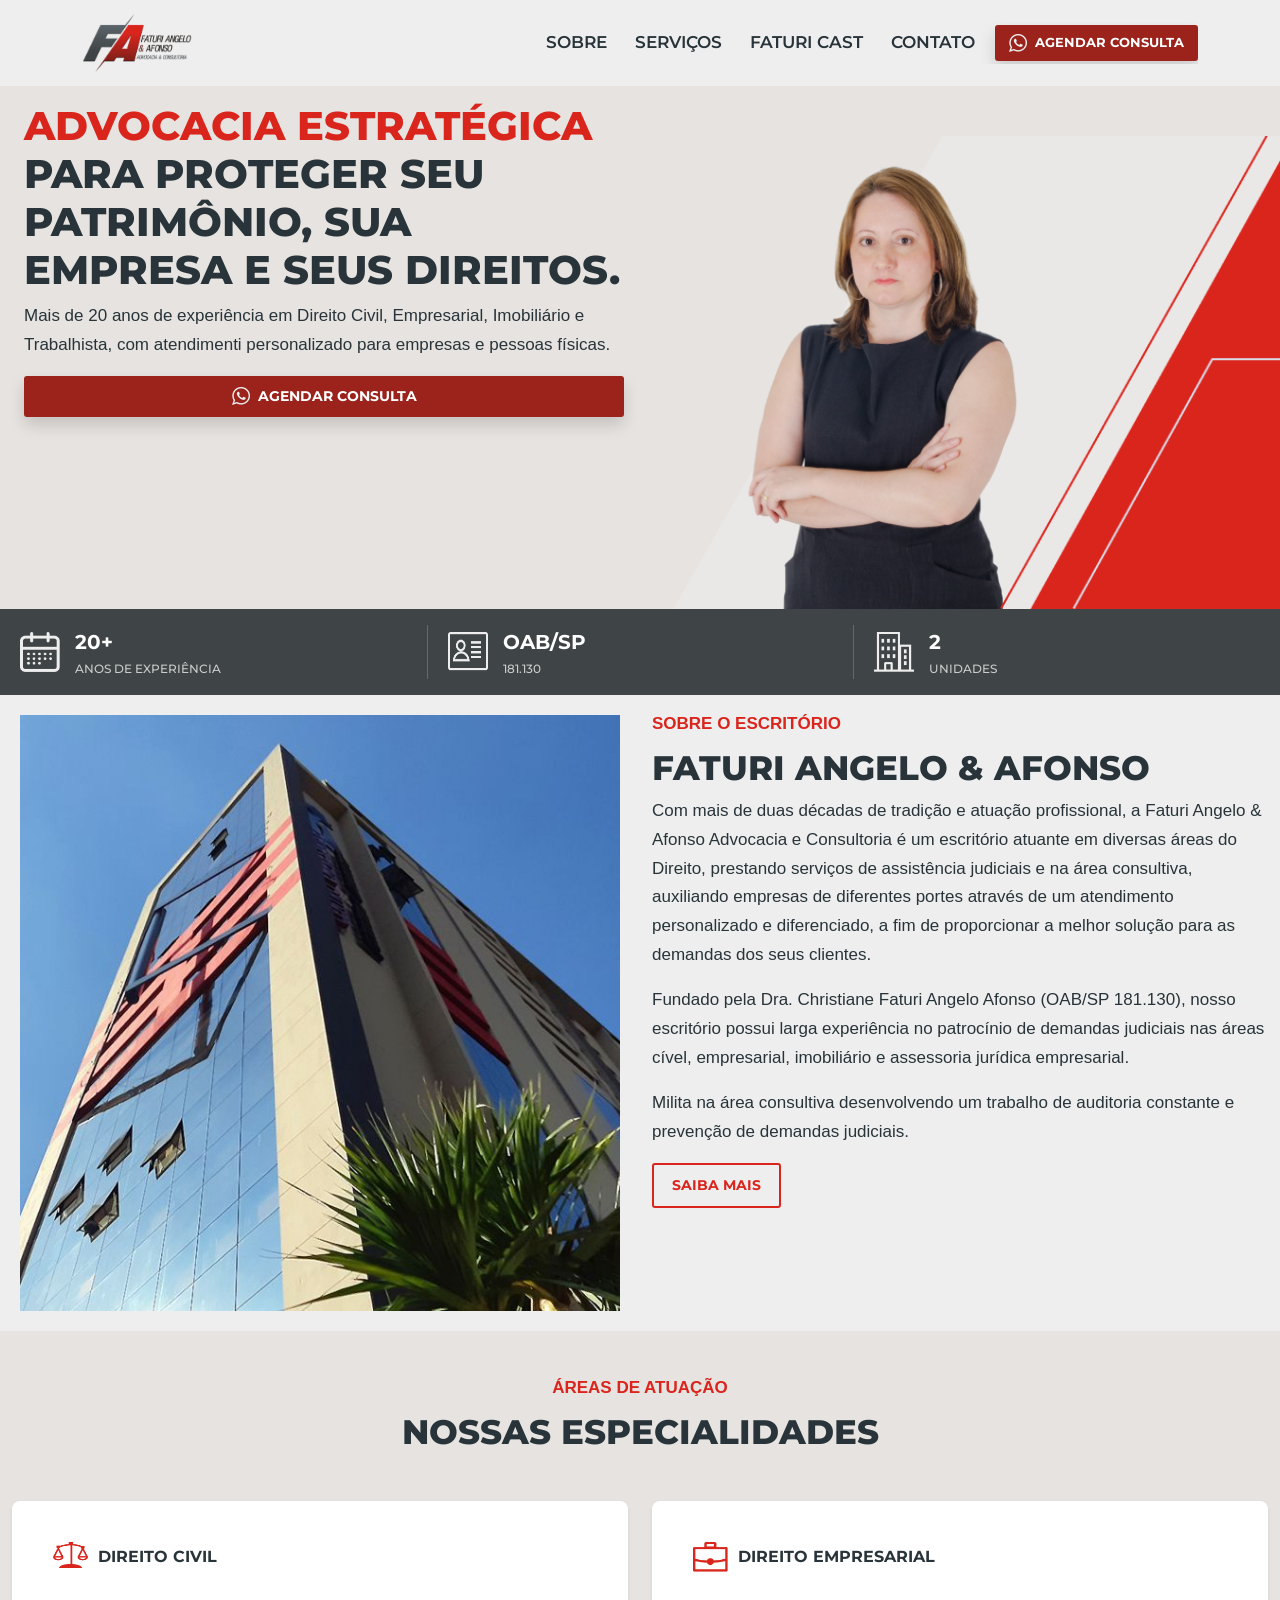
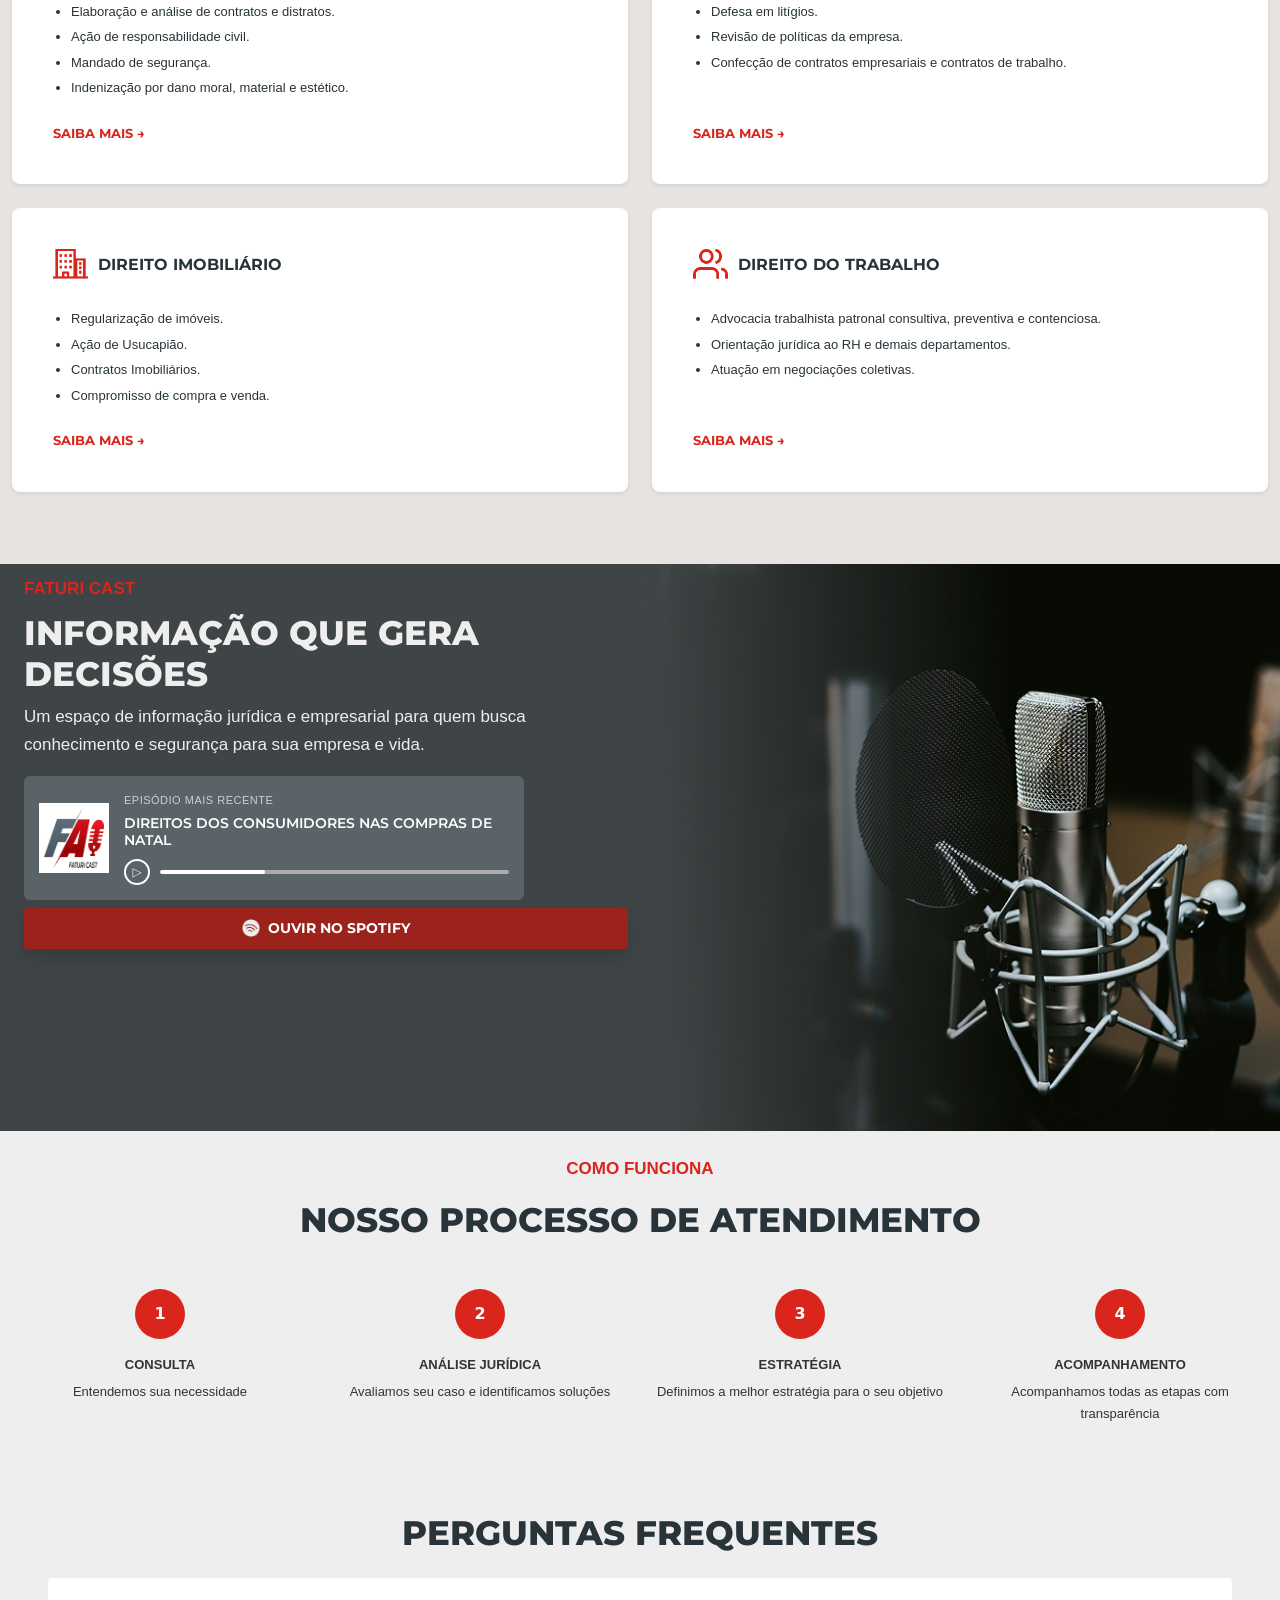
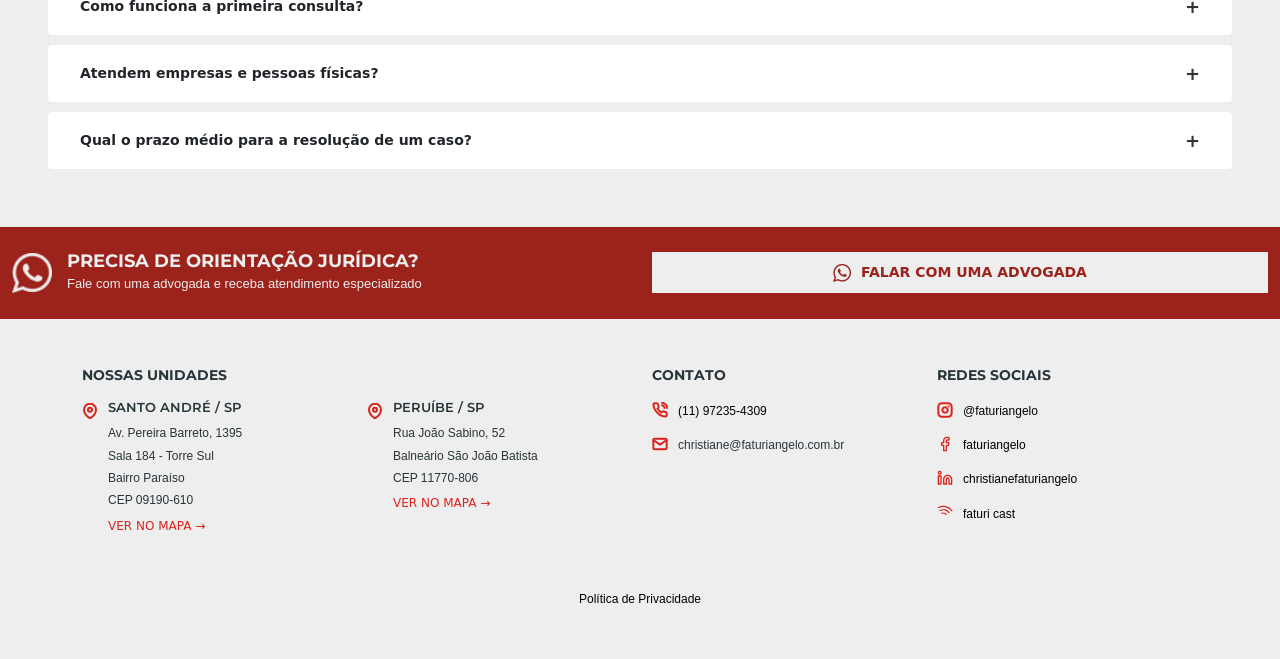
==== commit 0a784412: "Add files via upload" ====
--- a/index.html
+++ b/index.html
@@ -29,7 +29,7 @@
 
 <body>
 
-    <main class="container">
+    <main class="container-fluid">
 
         <!-- header -->
         <header class="row">
